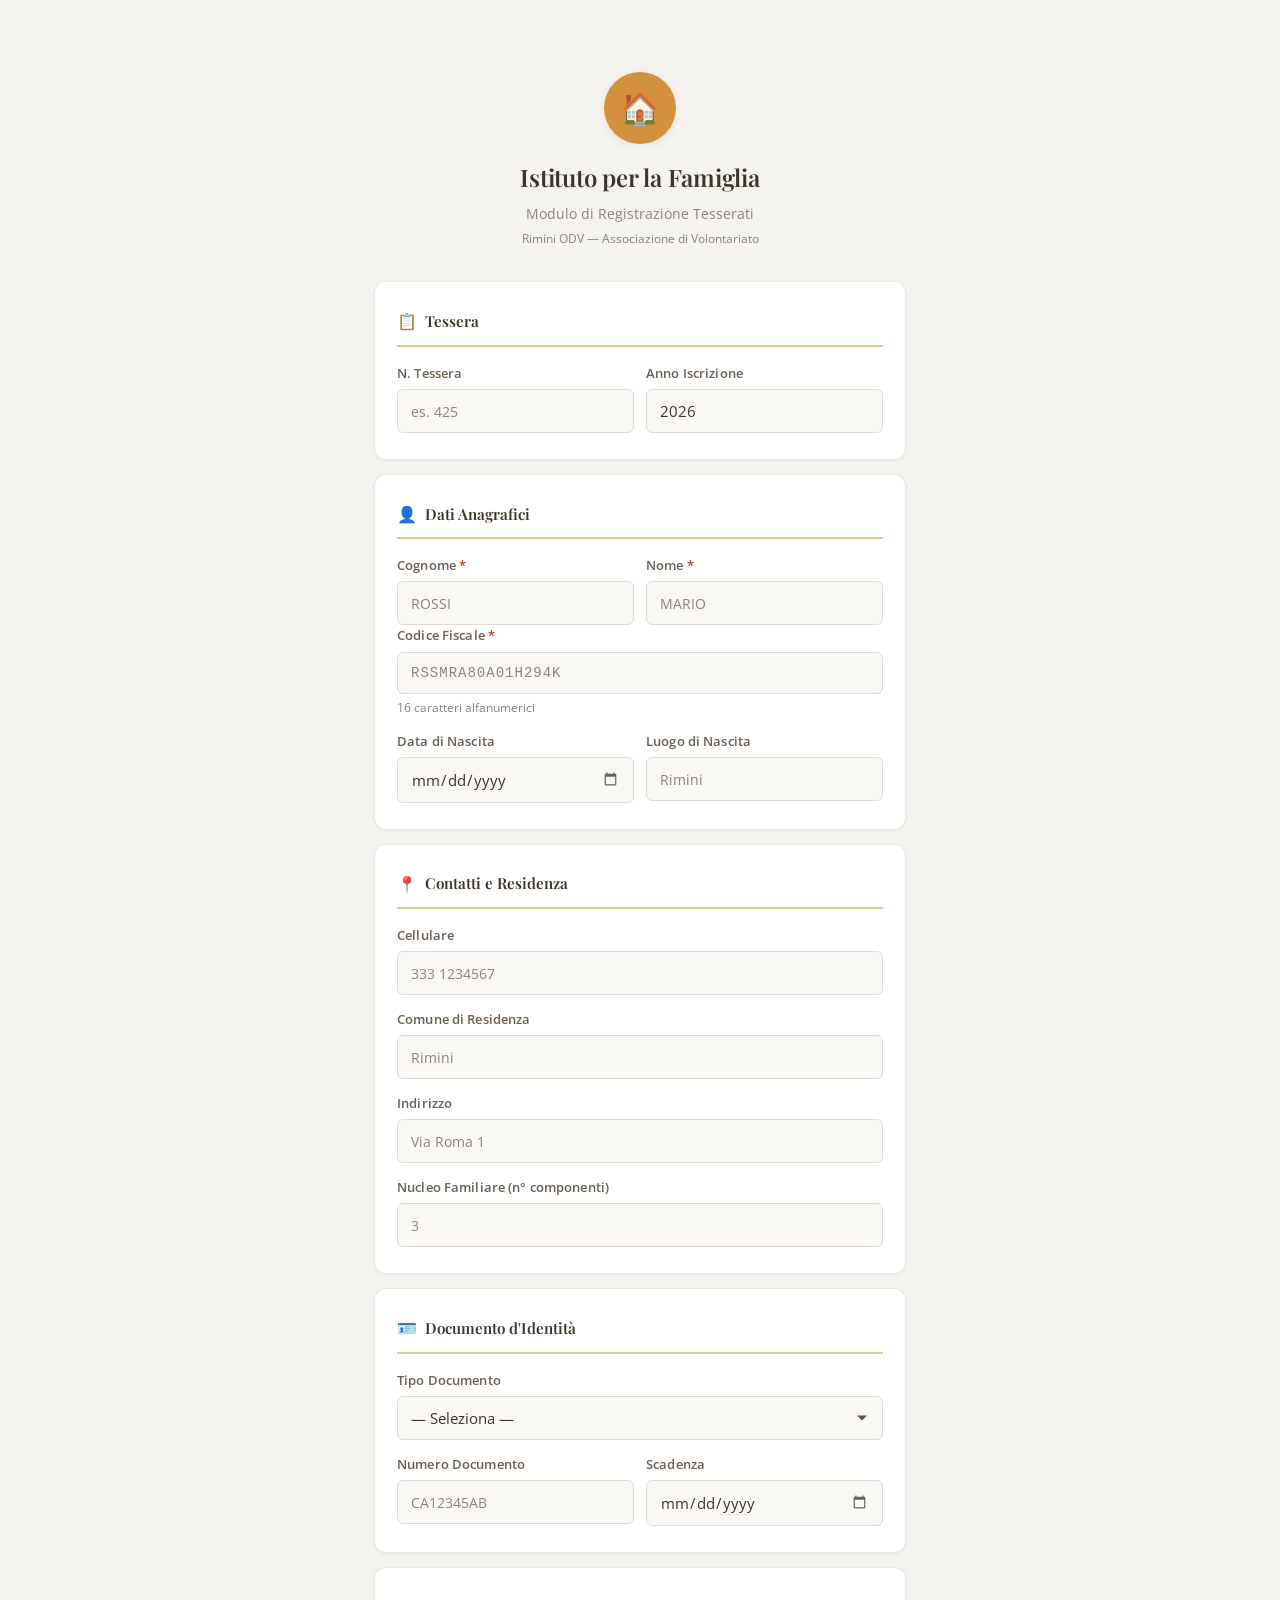
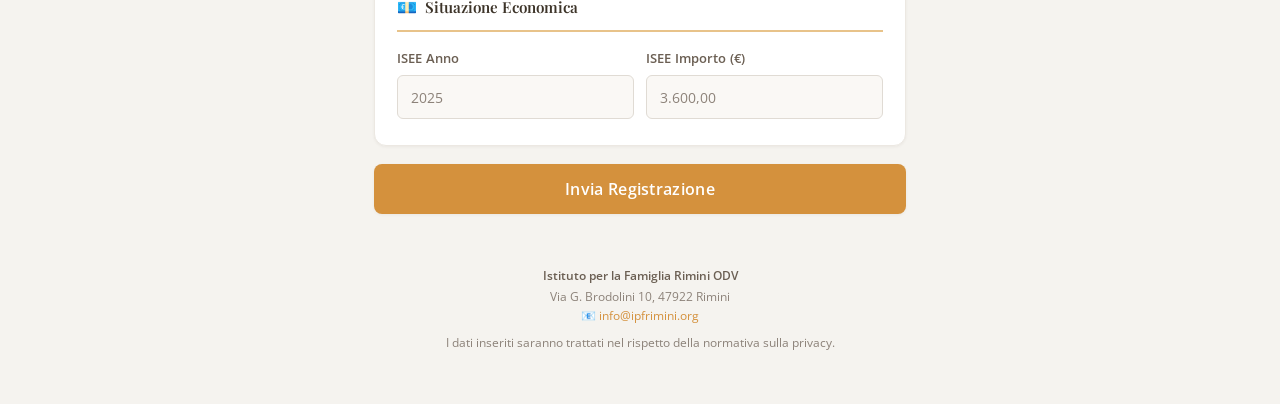
==== index.html @ b16f86c0 "v1.0 — Form istituzionale completo (pre-audit)" ====
<!DOCTYPE html>
<html lang="it">
<head>
    <meta charset="UTF-8">
    <meta name="viewport" content="width=device-width, initial-scale=1.0, maximum-scale=1.0, user-scalable=no">
    <meta name="description" content="Modulo di auto-registrazione dell'Istituto per la Famiglia Rimini ODV. Inserisci i tuoi dati per completare l'iscrizione.">
    <meta name="theme-color" content="#f5f3ef">
    <meta name="apple-mobile-web-app-capable" content="yes">
    <meta name="apple-mobile-web-app-status-bar-style" content="default">
    <title>IPF Rimini — Registrazione Tesserati</title>
    <link rel="stylesheet" href="css/style.css">
</head>
<body>

<!-- Loading Overlay -->
<div id="loading-overlay" class="loading-overlay">
    <div class="loading-spinner"></div>
    <div class="loading-text">Caricamento in corso...</div>
</div>

<div class="app-container">

    <!-- Header -->
    <header class="app-header">
        <div class="app-logo-emoji">🏠</div>
        <h1 class="app-title">Istituto per la Famiglia</h1>
        <p class="app-subtitle">Modulo di Registrazione Tesserati</p>
        <p class="app-location">Rimini ODV — Associazione di Volontariato</p>
    </header>

    <!-- Validation Badge -->
    <div id="validation-badge" class="validation-badge"></div>

    <!-- Form -->
    <form id="registration-form" autocomplete="on" novalidate>

        <!-- Sezione 1: Tessera -->
        <div class="form-section">
            <div class="section-title">
                <span class="section-icon">📋</span> Tessera
            </div>
            <div class="field-row">
                <div class="field-group">
                    <label for="n_tessera">N. Tessera</label>
                    <input type="text" id="n_tessera" name="n_tessera" inputmode="numeric" pattern="[0-9]*" placeholder="es. 425">
                </div>
                <div class="field-group">
                    <label for="anno_iscrizione">Anno Iscrizione</label>
                    <input type="text" id="anno_iscrizione" name="anno_iscrizione" inputmode="numeric" pattern="[0-9]{4}" maxlength="4">
                </div>
            </div>
        </div>

        <!-- Sezione 2: Dati Anagrafici -->
        <div class="form-section">
            <div class="section-title">
                <span class="section-icon">👤</span> Dati Anagrafici
            </div>

            <div class="field-row">
                <div class="field-group required">
                    <label for="cognome">Cognome</label>
                    <input type="text" id="cognome" name="cognome" required autocomplete="family-name" placeholder="Rossi" style="text-transform: uppercase;">
                </div>
                <div class="field-group required">
                    <label for="nome">Nome</label>
                    <input type="text" id="nome" name="nome" required autocomplete="given-name" placeholder="Mario" style="text-transform: uppercase;">
                </div>
            </div>

            <div class="field-group required">
                <label for="codice_fiscale">Codice Fiscale</label>
                <input type="text" id="codice_fiscale" name="codice_fiscale" required maxlength="16" minlength="16" autocomplete="off" placeholder="RSSMRA80A01H294K" aria-describedby="cf-help">
                <div class="helper-text" id="cf-help">16 caratteri alfanumerici</div>
            </div>

            <div class="field-row">
                <div class="field-group">
                    <label for="data_nascita">Data di Nascita</label>
                    <input type="date" id="data_nascita" name="data_nascita" autocomplete="bday">
                </div>
                <div class="field-group" style="position: relative;">
                    <label for="luogo_nascita">Luogo di Nascita</label>
                    <input type="text" id="luogo_nascita" name="luogo_nascita" placeholder="Rimini" autocomplete="off">
                    <div id="luogo_nascita_suggestions" class="suggestions"></div>
                </div>
            </div>
        </div>

        <!-- Sezione 3: Contatti e Residenza -->
        <div class="form-section">
            <div class="section-title">
                <span class="section-icon">📍</span> Contatti e Residenza
            </div>

            <div class="field-group">
                <label for="cellulare">Cellulare</label>
                <input type="tel" id="cellulare" name="cellulare" autocomplete="tel" placeholder="333 1234567" inputmode="tel">
            </div>

            <div class="field-group" style="position: relative;">
                <label for="comune_residenza">Comune di Residenza</label>
                <input type="text" id="comune_residenza" name="comune_residenza" placeholder="Rimini" autocomplete="off">
                <div id="comune_residenza_suggestions" class="suggestions"></div>
            </div>

            <div class="field-group">
                <label for="indirizzo">Indirizzo</label>
                <input type="text" id="indirizzo" name="indirizzo" autocomplete="street-address" placeholder="Via Roma 1">
            </div>

            <div class="field-group">
                <label for="nucleo_familiare">Nucleo Familiare (n° componenti)</label>
                <input type="number" id="nucleo_familiare" name="nucleo_familiare" min="1" max="20" inputmode="numeric" placeholder="3">
            </div>
        </div>

        <!-- Sezione 4: Documento d'Identità -->
        <div class="form-section">
            <div class="section-title">
                <span class="section-icon">🪪</span> Documento d'Identità
            </div>

            <div class="field-group">
                <label for="documento">Tipo Documento</label>
                <select id="documento" name="documento">
                    <option value="">— Seleziona —</option>
                    <option value="C.I.">Carta d'Identità</option>
                    <option value="CIE">Carta d'Identità Elettronica</option>
                    <option value="PATENTE">Patente di Guida</option>
                    <option value="PASSAPORTO">Passaporto</option>
                    <option value="PERMESSO DI SOGGIORNO">Permesso di Soggiorno</option>
                </select>
            </div>

            <div class="field-row">
                <div class="field-group">
                    <label for="numero_doc">Numero Documento</label>
                    <input type="text" id="numero_doc" name="numero_doc" autocomplete="off" placeholder="CA12345AB">
                </div>
                <div class="field-group">
                    <label for="scadenza">Scadenza</label>
                    <input type="date" id="scadenza" name="scadenza">
                </div>
            </div>
        </div>

        <!-- Sezione 5: ISEE -->
        <div class="form-section">
            <div class="section-title">
                <span class="section-icon">💶</span> Situazione Economica
            </div>

            <div class="field-row">
                <div class="field-group">
                    <label for="isee_anno">ISEE Anno</label>
                    <input type="text" id="isee_anno" name="isee_anno" inputmode="numeric" pattern="[0-9]{4}" maxlength="4" placeholder="2025">
                </div>
                <div class="field-group">
                    <label for="isee_importo">ISEE Importo (€)</label>
                    <input type="text" id="isee_importo" name="isee_importo" inputmode="decimal" placeholder="3.600,00">
                </div>
            </div>
        </div>

        <!-- Submit -->
        <div class="submit-section">
            <button type="submit" id="submit-btn" class="submit-btn">
                Invia Registrazione
            </button>
        </div>

    </form>

    <!-- Success Screen -->
    <div id="success-screen" class="success-screen">
        <div class="success-icon">✓</div>
        <div class="success-title">Registrazione Completata!</div>
        <div class="success-name"></div>
        <div class="success-message">
            I tuoi dati sono stati inviati con successo. Il responsabile li verificherà a breve.
        </div>
        <button class="reset-btn" onclick="resetForm()">Nuova Registrazione</button>
    </div>

    <!-- Footer -->
    <footer class="app-footer">
        <p class="footer-org">Istituto per la Famiglia Rimini ODV</p>
        <p class="footer-address">Via G. Brodolini 10, 47922 Rimini</p>
        <p>📧 <a href="mailto:info@ipfrimini.org">info@ipfrimini.org</a></p>
        <p style="margin-top: 8px;">I dati inseriti saranno trattati nel rispetto della normativa sulla privacy.</p>
    </footer>

</div>

<!-- Scripts -->
<script src="js/validator.js"></script>
<script src="js/app.js"></script>

</body>
</html>
---- css/style.css ----
/* ============================================================
   IPF Auto-Registrazione — Design Istituzionale
   ============================================================
   Ispirato a ipfrimini.org:
   - Toni caldi, sfondo chiaro, palette terrosa
   - Font Open Sans (corpo) + serif per titoli
   - Card pulite, molto spazio bianco
   - Stile istituzionale, accogliente, professionale
   ============================================================ */

/* ---------- Google Fonts ---------- */
@import url('https://fonts.googleapis.com/css2?family=Open+Sans:wght@300;400;500;600;700&family=Playfair+Display:wght@500;600;700&display=swap');

/* ---------- CSS Variables ---------- */
:root {
    /* Palette IPF */
    --bg-page: #f5f3ef;
    --bg-white: #ffffff;
    --bg-warm-light: #faf8f5;
    --bg-section: #f0ece6;

    --text-dark: #3d3429;
    --text-body: #5a5148;
    --text-muted: #8c8279;
    --text-label: #6b5f53;
    --text-white: #ffffff;

    --ipf-orange: #d4913d;
    --ipf-orange-dark: #b87a2e;
    --ipf-orange-light: #e8c38a;
    --ipf-orange-bg: rgba(212, 145, 61, 0.08);
    --ipf-orange-border: rgba(212, 145, 61, 0.25);

    --ipf-green: #5a8a6f;
    --ipf-green-bg: rgba(90, 138, 111, 0.08);
    --ipf-green-border: rgba(90, 138, 111, 0.3);

    --ipf-blue: #7da4a8;
    --ipf-blue-bg: rgba(125, 164, 168, 0.08);

    --success: #4a8a5c;
    --success-bg: rgba(74, 138, 92, 0.08);
    --success-border: rgba(74, 138, 92, 0.25);

    --warning: #c48520;
    --warning-bg: rgba(196, 133, 32, 0.08);
    --warning-border: rgba(196, 133, 32, 0.25);

    --error: #c0392b;
    --error-bg: rgba(192, 57, 43, 0.06);
    --error-border: rgba(192, 57, 43, 0.2);

    --border: #e0dbd4;
    --border-light: #ece8e2;
    --border-focus: var(--ipf-orange);

    --radius: 8px;
    --radius-sm: 6px;
    --radius-lg: 12px;

    --shadow-sm: 0 1px 3px rgba(61, 52, 41, 0.06);
    --shadow-md: 0 2px 8px rgba(61, 52, 41, 0.08);
    --shadow-lg: 0 4px 16px rgba(61, 52, 41, 0.1);

    --transition: all 0.2s ease;
}

/* ---------- Reset ---------- */
*, *::before, *::after {
    box-sizing: border-box;
    margin: 0;
    padding: 0;
}

html {
    font-size: 16px;
    scroll-behavior: smooth;
    -webkit-text-size-adjust: 100%;
}

body {
    font-family: 'Open Sans', -apple-system, BlinkMacSystemFont, sans-serif;
    background: var(--bg-page);
    color: var(--text-body);
    min-height: 100vh;
    line-height: 1.65;
    overflow-x: hidden;
}

/* ---------- Layout ---------- */
.app-container {
    max-width: 580px;
    margin: 0 auto;
    padding: 16px;
    min-height: 100vh;
}

/* ---------- Header ---------- */
.app-header {
    text-align: center;
    padding: 28px 16px 20px;
    margin-bottom: 4px;
}

.app-logo {
    width: 72px;
    height: 72px;
    margin: 0 auto 14px;
    display: flex;
    align-items: center;
    justify-content: center;
}

.app-logo img {
    width: 100%;
    height: 100%;
    object-fit: contain;
}

.app-logo-emoji {
    width: 72px;
    height: 72px;
    margin: 0 auto 14px;
    background: var(--ipf-orange);
    border-radius: 50%;
    display: flex;
    align-items: center;
    justify-content: center;
    font-size: 32px;
    color: white;
    box-shadow: var(--shadow-md);
}

.app-title {
    font-family: 'Playfair Display', Georgia, serif;
    font-size: 1.5rem;
    font-weight: 600;
    color: var(--text-dark);
    letter-spacing: -0.01em;
    margin-bottom: 4px;
}

.app-subtitle {
    font-size: 0.88rem;
    color: var(--text-muted);
    font-weight: 400;
}

.app-location {
    font-size: 0.78rem;
    color: var(--text-muted);
    margin-top: 4px;
}

/* ---------- Section Cards ---------- */
.form-section {
    background: var(--bg-white);
    border: 1px solid var(--border-light);
    border-radius: var(--radius-lg);
    padding: 22px 18px;
    margin-bottom: 14px;
    box-shadow: var(--shadow-sm);
    transition: var(--transition);
}

.form-section:hover {
    box-shadow: var(--shadow-md);
}

.section-title {
    font-family: 'Playfair Display', Georgia, serif;
    font-size: 0.95rem;
    font-weight: 600;
    color: var(--text-dark);
    margin-bottom: 16px;
    padding-bottom: 10px;
    border-bottom: 2px solid var(--ipf-orange-light);
    display: flex;
    align-items: center;
    gap: 8px;
}

.section-title .section-icon {
    color: var(--ipf-orange);
    font-size: 1rem;
}

/* ---------- Field Group ---------- */
.field-group {
    margin-bottom: 14px;
    position: relative;
}

.field-group:last-child {
    margin-bottom: 0;
}

.field-row {
    display: grid;
    grid-template-columns: 1fr 1fr;
    gap: 12px;
}

.field-row .field-group {
    margin-bottom: 0;
}

label {
    display: block;
    font-size: 0.8rem;
    font-weight: 600;
    color: var(--text-label);
    margin-bottom: 5px;
    letter-spacing: 0.01em;
}

label .required {
    color: var(--error);
    margin-left: 2px;
}

/* ---------- Inputs ---------- */
input[type="text"],
input[type="tel"],
input[type="email"],
input[type="number"],
input[type="date"],
select,
textarea {
    width: 100%;
    padding: 11px 13px;
    background: var(--bg-warm-light);
    border: 1.5px solid var(--border);
    border-radius: var(--radius-sm);
    color: var(--text-dark);
    font-family: 'Open Sans', sans-serif;
    font-size: 0.95rem;
    transition: var(--transition);
    outline: none;
    appearance: none;
    -webkit-appearance: none;
}

input::placeholder,
textarea::placeholder {
    color: var(--text-muted);
    font-size: 0.88rem;
}

input:focus,
select:focus,
textarea:focus {
    background: var(--bg-white);
    border-color: var(--ipf-orange);
    box-shadow: 0 0 0 3px var(--ipf-orange-bg);
}

/* Select arrow */
select {
    background-image: url("data:image/svg+xml,%3Csvg xmlns='http://www.w3.org/2000/svg' width='12' height='12' viewBox='0 0 12 12'%3E%3Cpath fill='%235a5148' d='M6 8.5L1 3.5h10z'/%3E%3C/svg%3E");
    background-repeat: no-repeat;
    background-position: right 14px center;
    padding-right: 36px;
    cursor: pointer;
}

/* Date input */
input[type="date"] {
    min-height: 44px;
}

input[type="date"]::-webkit-calendar-picker-indicator {
    filter: none;
    cursor: pointer;
    opacity: 0.6;
}

/* CF field */
#codice_fiscale {
    font-family: 'Courier New', 'Consolas', monospace;
    font-size: 1rem;
    letter-spacing: 0.06em;
    text-transform: uppercase;
}

/* ---------- Validation States ---------- */
.field-group.valid input,
.field-group.valid select {
    border-color: var(--success-border);
    background: var(--success-bg);
}

.field-group.valid label {
    color: var(--success);
}

.field-group.warning input,
.field-group.warning select {
    border-color: var(--warning-border);
    background: var(--warning-bg);
}

.field-group.warning label {
    color: var(--warning);
}

.field-group.error input,
.field-group.error select {
    border-color: var(--error-border);
    background: var(--error-bg);
}

.field-group.error label {
    color: var(--error);
}

.field-feedback {
    font-size: 0.75rem;
    margin-top: 4px;
    padding: 3px 0;
    animation: fadeIn 0.2s ease;
    font-weight: 500;
}

.field-feedback.ok {
    color: var(--success);
}

.field-feedback.warning {
    color: var(--warning);
}

.field-feedback.error {
    color: var(--error);
}

@keyframes fadeIn {
    from { opacity: 0; }
    to { opacity: 1; }
}

/* ---------- Validation Badge ---------- */
.validation-badge {
    display: none;
    padding: 12px 16px;
    border-radius: var(--radius);
    font-size: 0.85rem;
    font-weight: 500;
    margin-bottom: 14px;
    text-align: center;
    animation: fadeIn 0.3s ease;
}

.validation-badge.ok {
    background: var(--success-bg);
    border: 1px solid var(--success-border);
    color: var(--success);
}

.validation-badge.warning {
    background: var(--warning-bg);
    border: 1px solid var(--warning-border);
    color: var(--warning);
}

.validation-badge.error {
    background: var(--error-bg);
    border: 1px solid var(--error-border);
    color: var(--error);
}

/* ---------- Autocomplete Suggestions ---------- */
.suggestions {
    display: none;
    position: absolute;
    top: 100%;
    left: 0;
    right: 0;
    background: var(--bg-white);
    border: 1px solid var(--border);
    border-radius: var(--radius-sm);
    max-height: 200px;
    overflow-y: auto;
    z-index: 100;
    box-shadow: var(--shadow-lg);
    margin-top: 4px;
}

.suggestion-item {
    padding: 10px 14px;
    cursor: pointer;
    display: flex;
    justify-content: space-between;
    align-items: center;
    transition: var(--transition);
    border-bottom: 1px solid var(--border-light);
}

.suggestion-item:last-child {
    border-bottom: none;
}

.suggestion-item:hover {
    background: var(--ipf-orange-bg);
}

.suggestion-name {
    font-size: 0.88rem;
    color: var(--text-dark);
    font-weight: 500;
}

.suggestion-score {
    font-size: 0.72rem;
    color: var(--text-muted);
    background: var(--bg-section);
    padding: 2px 8px;
    border-radius: 10px;
}

/* ---------- Submit Button ---------- */
.submit-section {
    padding: 4px 0 32px;
}

.submit-btn {
    width: 100%;
    padding: 14px 24px;
    background: var(--ipf-orange);
    border: none;
    border-radius: var(--radius);
    color: var(--text-white);
    font-family: 'Open Sans', sans-serif;
    font-size: 1rem;
    font-weight: 600;
    cursor: pointer;
    transition: var(--transition);
    letter-spacing: 0.02em;
    position: relative;
    overflow: hidden;
    box-shadow: var(--shadow-sm);
}

.submit-btn:hover:not(:disabled) {
    background: var(--ipf-orange-dark);
    box-shadow: var(--shadow-md);
    transform: translateY(-1px);
}

.submit-btn:active:not(:disabled) {
    transform: translateY(0);
    box-shadow: var(--shadow-sm);
}

.submit-btn:disabled {
    opacity: 0.6;
    cursor: not-allowed;
}

.submit-btn.loading {
    pointer-events: none;
}

.submit-btn.loading::after {
    content: '';
    position: absolute;
    top: 0; left: -100%;
    width: 200%;
    height: 100%;
    background: linear-gradient(90deg, transparent, rgba(255,255,255,0.2), transparent);
    animation: shimmer 1.5s infinite;
}

@keyframes shimmer {
    to { transform: translateX(100%); }
}

/* ---------- Success Screen ---------- */
.success-screen {
    display: none;
    flex-direction: column;
    align-items: center;
    justify-content: center;
    text-align: center;
    padding: 48px 24px;
    min-height: 50vh;
    animation: fadeIn 0.5s ease;
}

.success-icon {
    width: 80px;
    height: 80px;
    background: var(--success-bg);
    border: 2px solid var(--success-border);
    border-radius: 50%;
    display: flex;
    align-items: center;
    justify-content: center;
    font-size: 36px;
    margin-bottom: 20px;
    animation: successPop 0.5s cubic-bezier(0.34, 1.56, 0.64, 1);
}

@keyframes successPop {
    from { transform: scale(0); }
    to { transform: scale(1); }
}

.success-title {
    font-family: 'Playfair Display', Georgia, serif;
    font-size: 1.4rem;
    font-weight: 600;
    margin-bottom: 8px;
    color: var(--success);
}

.success-name {
    font-size: 1.05rem;
    color: var(--text-body);
    margin-bottom: 20px;
    font-weight: 600;
}

.success-message {
    font-size: 0.88rem;
    color: var(--text-muted);
    margin-bottom: 28px;
    max-width: 340px;
    line-height: 1.6;
}

.reset-btn {
    padding: 11px 28px;
    background: var(--bg-white);
    border: 1.5px solid var(--border);
    border-radius: var(--radius);
    color: var(--text-dark);
    font-family: 'Open Sans', sans-serif;
    font-size: 0.9rem;
    font-weight: 600;
    cursor: pointer;
    transition: var(--transition);
}

.reset-btn:hover {
    border-color: var(--ipf-orange);
    color: var(--ipf-orange);
    background: var(--ipf-orange-bg);
}

/* ---------- Loading Overlay ---------- */
.loading-overlay {
    display: flex;
    position: fixed;
    top: 0; left: 0; right: 0; bottom: 0;
    background: rgba(245, 243, 239, 0.92);
    z-index: 1000;
    align-items: center;
    justify-content: center;
    flex-direction: column;
    gap: 14px;
}

.loading-spinner {
    width: 36px;
    height: 36px;
    border: 3px solid var(--border);
    border-top-color: var(--ipf-orange);
    border-radius: 50%;
    animation: spin 0.8s linear infinite;
}

@keyframes spin {
    to { transform: rotate(360deg); }
}

.loading-text {
    color: var(--text-muted);
    font-size: 0.88rem;
}

/* ---------- Toast Notifications ---------- */
#toast-container {
    position: fixed;
    top: 16px;
    left: 50%;
    transform: translateX(-50%);
    z-index: 9999;
    display: flex;
    flex-direction: column;
    gap: 8px;
    width: calc(100% - 32px);
    max-width: 480px;
    pointer-events: none;
}

.toast {
    padding: 13px 18px;
    border-radius: var(--radius-sm);
    font-size: 0.88rem;
    font-weight: 500;
    pointer-events: auto;
    opacity: 0;
    transform: translateY(-10px);
    transition: all 0.3s ease;
    box-shadow: var(--shadow-lg);
}

.toast.show {
    opacity: 1;
    transform: translateY(0);
}

.toast-success {
    background: var(--bg-white);
    border: 1px solid var(--success-border);
    color: var(--success);
}

.toast-error {
    background: var(--bg-white);
    border: 1px solid var(--error-border);
    color: var(--error);
}

.toast-info {
    background: var(--bg-white);
    border: 1px solid var(--ipf-orange-border);
    color: var(--ipf-orange-dark);
}

/* ---------- Footer ---------- */
.app-footer {
    text-align: center;
    padding: 20px 16px;
    color: var(--text-muted);
    font-size: 0.75rem;
    line-height: 1.6;
}

.app-footer .footer-org {
    font-weight: 600;
    color: var(--text-label);
    font-size: 0.78rem;
    margin-bottom: 2px;
}

.app-footer .footer-address {
    font-size: 0.72rem;
}

.app-footer a {
    color: var(--ipf-orange);
    text-decoration: none;
}

.app-footer a:hover {
    text-decoration: underline;
}

/* ---------- Helper Text ---------- */
.helper-text {
    font-size: 0.72rem;
    color: var(--text-muted);
    margin-top: 4px;
}

/* ---------- Required Indicator ---------- */
.field-group.required label::after {
    content: ' *';
    color: var(--error);
}

/* ---------- Divider ---------- */
.form-divider {
    height: 1px;
    background: var(--border-light);
    margin: 20px 0;
}

/* ---------- Responsive ---------- */
@media (max-width: 380px) {
    .app-container {
        padding: 10px;
    }
    .form-section {
        padding: 18px 14px;
    }
    .field-row {
        grid-template-columns: 1fr;
        gap: 14px;
    }
}

@media (min-width: 768px) {
    .app-container {
        padding: 32px 24px;
    }
    .app-header {
        padding: 40px 24px 28px;
    }
    .form-section {
        padding: 26px 22px;
    }
}

/* ---------- Accessibility ---------- */
@media (prefers-reduced-motion: reduce) {
    *, *::before, *::after {
        animation-duration: 0.01ms !important;
        transition-duration: 0.01ms !important;
    }
}

input:focus-visible,
select:focus-visible,
button:focus-visible {
    outline: 2px solid var(--ipf-orange);
    outline-offset: 2px;
}

/* ---------- Print ---------- */
@media print {
    .loading-overlay { display: none !important; }
    #toast-container { display: none; }
    .submit-section { display: none; }
    body { background: white; }
    .form-section { box-shadow: none; border: 1px solid #ddd; }
}
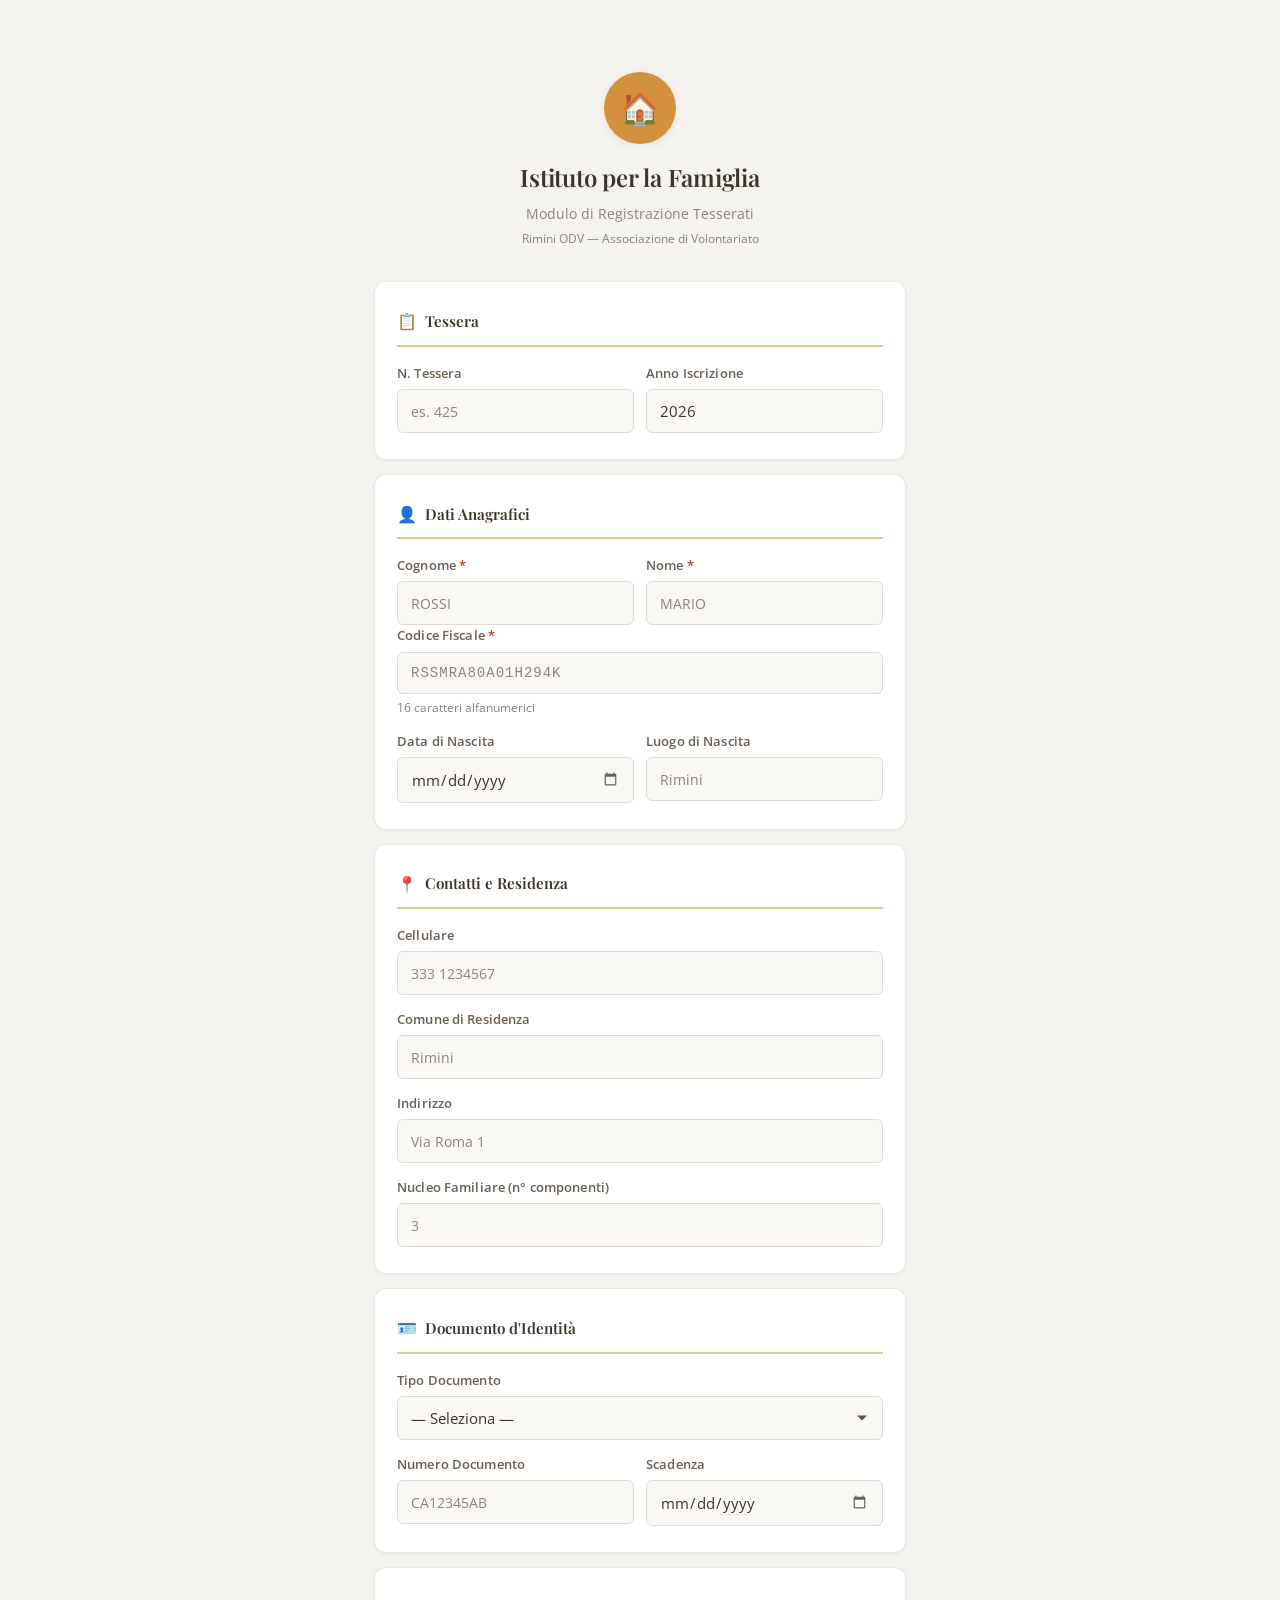
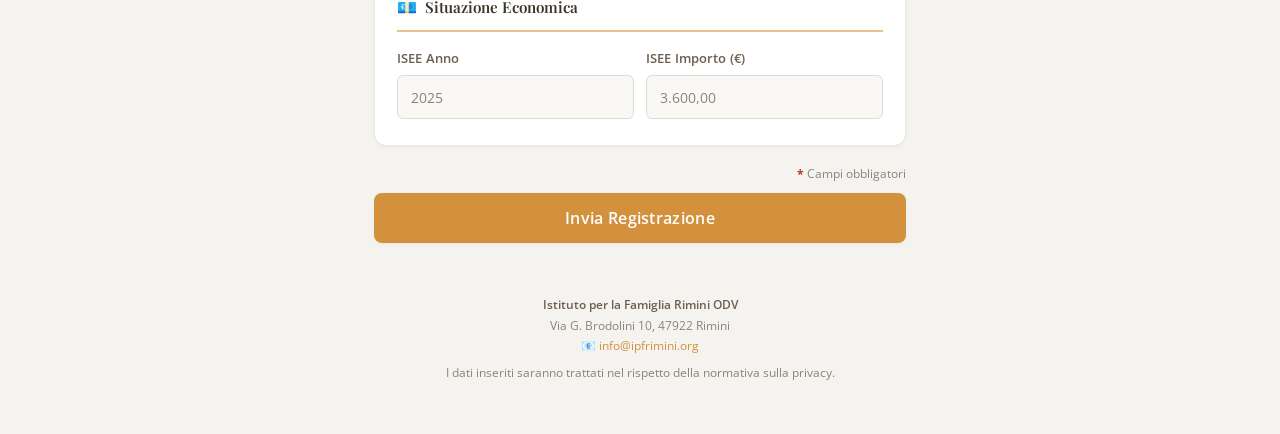
==== commit 5ffeedc0: "v1.1 — Audit fix: date format, XSS, debounce, rate limit, prefisso search, iOS autocapitalize" ====
--- a/index.html
+++ b/index.html
@@ -12,6 +12,9 @@
 </head>
 <body>
 
+<!-- Toast Container (statico per prevedibilità) -->
+<div id="toast-container"></div>
+
 <!-- Loading Overlay -->
 <div id="loading-overlay" class="loading-overlay">
     <div class="loading-spinner"></div>
@@ -60,17 +63,17 @@
             <div class="field-row">
                 <div class="field-group required">
                     <label for="cognome">Cognome</label>
-                    <input type="text" id="cognome" name="cognome" required autocomplete="family-name" placeholder="Rossi" style="text-transform: uppercase;">
+                    <input type="text" id="cognome" name="cognome" required autocomplete="family-name" autocapitalize="characters" placeholder="Rossi" style="text-transform: uppercase;">
                 </div>
                 <div class="field-group required">
                     <label for="nome">Nome</label>
-                    <input type="text" id="nome" name="nome" required autocomplete="given-name" placeholder="Mario" style="text-transform: uppercase;">
+                    <input type="text" id="nome" name="nome" required autocomplete="given-name" autocapitalize="characters" placeholder="Mario" style="text-transform: uppercase;">
                 </div>
             </div>
 
             <div class="field-group required">
                 <label for="codice_fiscale">Codice Fiscale</label>
-                <input type="text" id="codice_fiscale" name="codice_fiscale" required maxlength="16" minlength="16" autocomplete="off" placeholder="RSSMRA80A01H294K" aria-describedby="cf-help">
+                <input type="text" id="codice_fiscale" name="codice_fiscale" required maxlength="16" minlength="16" autocomplete="off" autocapitalize="characters" placeholder="RSSMRA80A01H294K" aria-describedby="cf-help">
                 <div class="helper-text" id="cf-help">16 caratteri alfanumerici</div>
             </div>
 
@@ -95,7 +98,7 @@
 
             <div class="field-group">
                 <label for="cellulare">Cellulare</label>
-                <input type="tel" id="cellulare" name="cellulare" autocomplete="tel" placeholder="333 1234567" inputmode="tel">
+                <input type="tel" id="cellulare" name="cellulare" autocomplete="tel" placeholder="333 1234567" inputmode="tel" pattern="[0-9+ ]{6,15}">
             </div>
 
             <div class="field-group" style="position: relative;">
@@ -165,6 +168,7 @@
 
         <!-- Submit -->
         <div class="submit-section">
+            <p class="required-legend"><span class="required-star">*</span> Campi obbligatori</p>
             <button type="submit" id="submit-btn" class="submit-btn">
                 Invia Registrazione
             </button>
--- a/css/style.css
+++ b/css/style.css
@@ -418,6 +418,19 @@
     border-radius: 10px;
 }
 
+/* ---------- Required Legend ---------- */
+.required-legend {
+    font-size: 0.75rem;
+    color: var(--text-muted);
+    text-align: right;
+    margin-bottom: 10px;
+}
+
+.required-star {
+    color: var(--error);
+    font-weight: 700;
+}
+
 /* ---------- Submit Button ---------- */
 .submit-section {
     padding: 4px 0 32px;
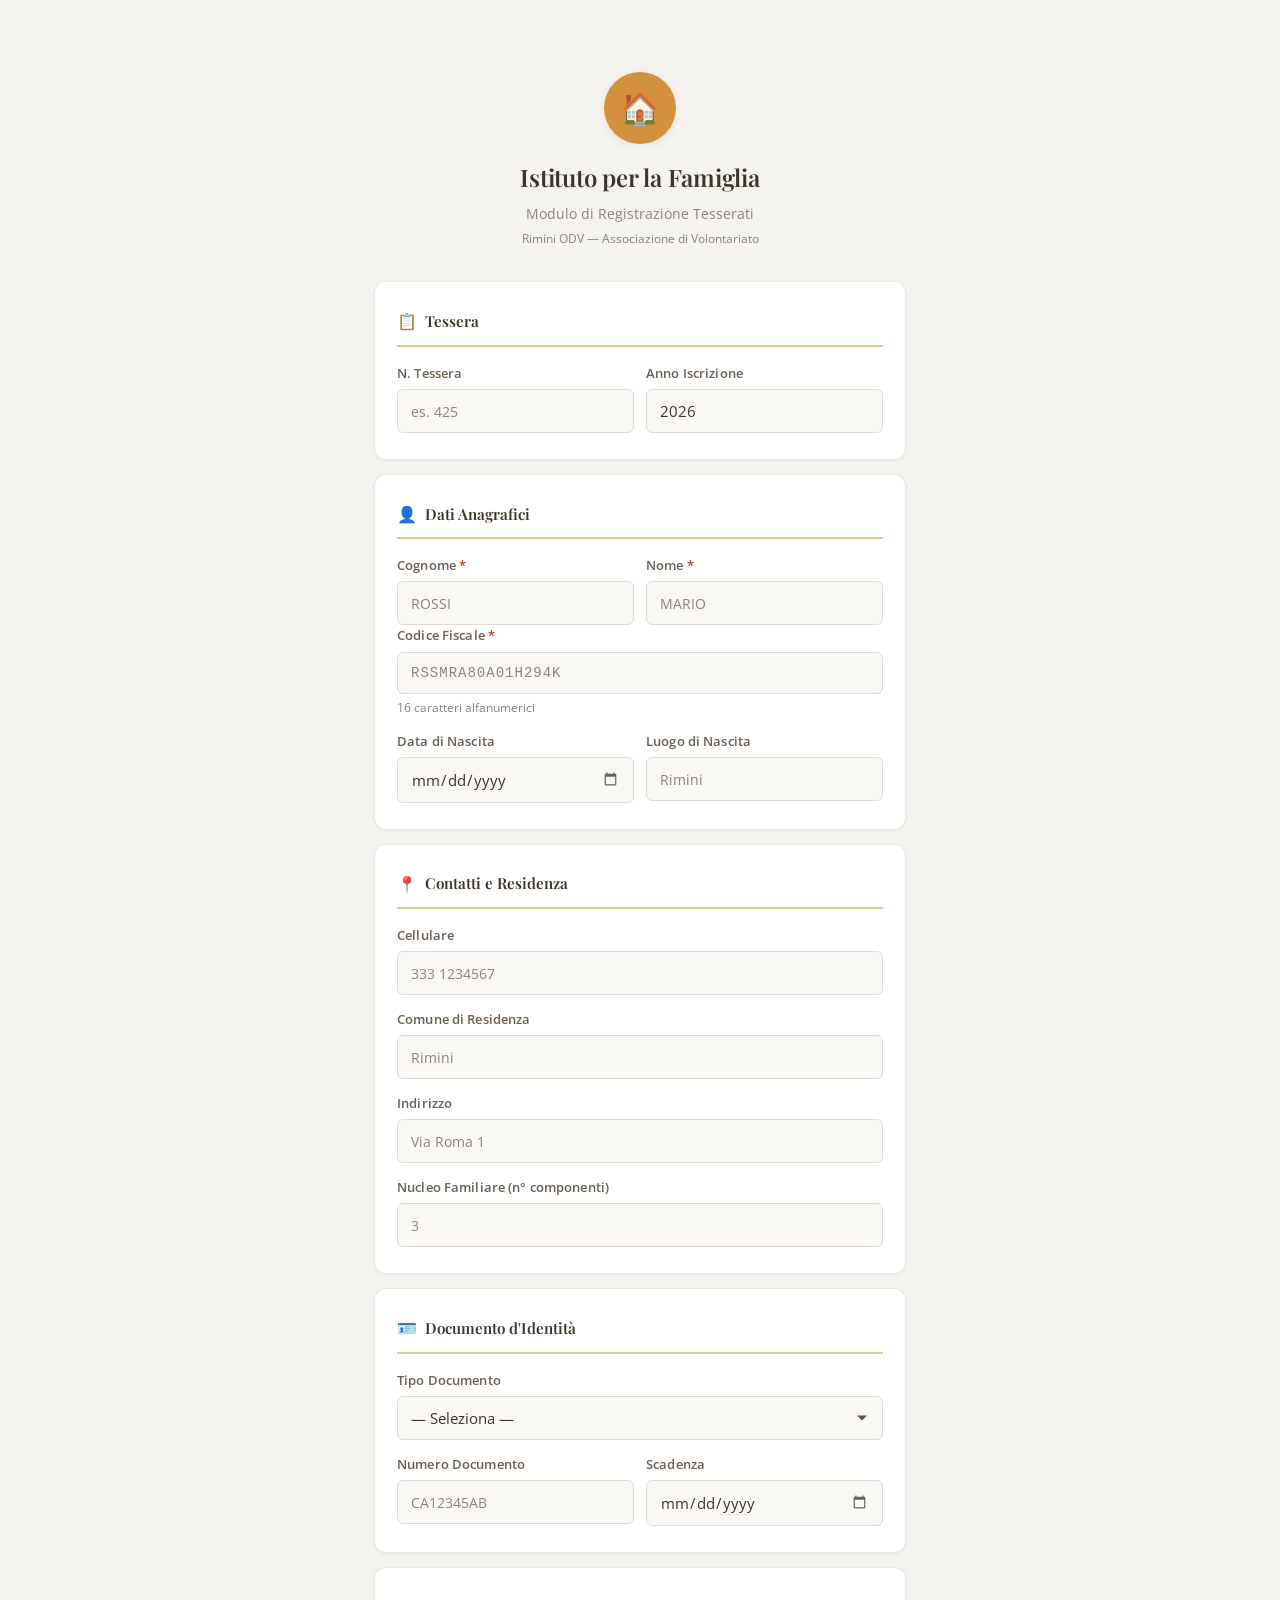
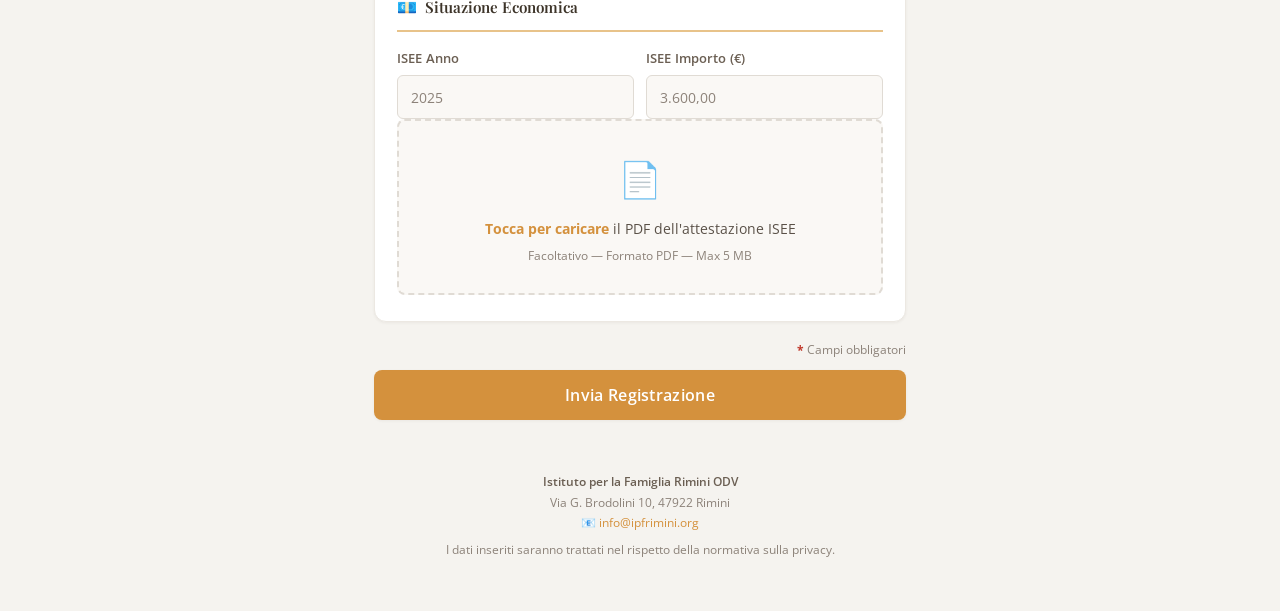
==== commit 8e4a665e: "feat: upload PDF ISEE nel form registrazione principale" ====
--- a/index.html
+++ b/index.html
@@ -5,10 +5,11 @@
     <meta name="viewport" content="width=device-width, initial-scale=1.0, maximum-scale=1.0, user-scalable=no">
     <meta name="description" content="Modulo di auto-registrazione dell'Istituto per la Famiglia Rimini ODV. Inserisci i tuoi dati per completare l'iscrizione.">
     <meta name="theme-color" content="#f5f3ef">
-    <meta name="apple-mobile-web-app-capable" content="yes">
+    <meta name="mobile-web-app-capable" content="yes">
     <meta name="apple-mobile-web-app-status-bar-style" content="default">
     <title>IPF Rimini — Registrazione Tesserati</title>
     <link rel="stylesheet" href="css/style.css">
+    <link rel="stylesheet" href="css/isee.css">
 </head>
 <body>
 
@@ -164,6 +165,26 @@
                     <input type="text" id="isee_importo" name="isee_importo" inputmode="decimal" placeholder="3.600,00">
                 </div>
             </div>
+
+            <!-- Upload PDF ISEE -->
+            <div class="upload-area" id="upload-area">
+                <div class="upload-icon">📄</div>
+                <div class="upload-text">
+                    <strong>Tocca per caricare</strong> il PDF dell'attestazione ISEE
+                </div>
+                <div class="upload-hint">Facoltativo — Formato PDF — Max 5 MB</div>
+                <input type="file" id="isee_file" name="isee_file" accept=".pdf,application/pdf" class="file-input-hidden">
+            </div>
+
+            <!-- File preview (hidden by default) -->
+            <div id="file-preview" class="file-preview" style="display: none;">
+                <div class="file-preview-icon">✅</div>
+                <div class="file-preview-info">
+                    <div class="file-preview-name" id="file-name"></div>
+                    <div class="file-preview-size" id="file-size"></div>
+                </div>
+                <button type="button" class="file-remove-btn" id="file-remove" title="Rimuovi file">✕</button>
+            </div>
         </div>
 
         <!-- Submit -->
--- a/css/isee.css
+++ b/css/isee.css
@@ -0,0 +1,254 @@
+/* ============================================================
+   IPF Aggiornamento ISEE — Stili Aggiuntivi
+   ============================================================
+   Estende style.css con CSS specifici per isee.html.
+   Stessi token, stessa palette, componenti aggiuntivi.
+   ============================================================ */
+
+/* ---------- ISEE Logo Accent ---------- */
+.isee-logo {
+    background: linear-gradient(135deg, var(--ipf-green), #4a7a5f) !important;
+}
+
+/* ---------- Info Banner ---------- */
+.isee-info-banner {
+    display: flex;
+    align-items: flex-start;
+    gap: 12px;
+    background: var(--ipf-blue-bg);
+    border: 1px solid rgba(125, 164, 168, 0.2);
+    border-radius: var(--radius-lg);
+    padding: 16px 18px;
+    margin-bottom: 14px;
+    animation: fadeIn 0.4s ease;
+}
+
+.isee-info-banner .info-icon {
+    font-size: 1.2rem;
+    flex-shrink: 0;
+    margin-top: 1px;
+}
+
+.isee-info-banner .info-text {
+    font-size: 0.82rem;
+    color: var(--text-body);
+    line-height: 1.55;
+}
+
+.isee-info-banner .info-text strong {
+    color: var(--text-dark);
+}
+
+/* ---------- ISEE Section Highlight ---------- */
+.isee-section-highlight {
+    border-left: 3px solid var(--ipf-green) !important;
+}
+
+/* ---------- Upload Area ---------- */
+.upload-area {
+    position: relative;
+    padding: 28px 20px;
+    border: 2px dashed var(--border);
+    border-radius: var(--radius);
+    text-align: center;
+    cursor: pointer;
+    transition: var(--transition);
+    background: var(--bg-warm-light);
+}
+
+.upload-area:hover,
+.upload-area.drag-over {
+    border-color: var(--ipf-orange);
+    background: var(--ipf-orange-bg);
+}
+
+.upload-area.drag-over {
+    transform: scale(1.01);
+}
+
+.upload-icon {
+    font-size: 2.2rem;
+    margin-bottom: 10px;
+    animation: float 3s ease-in-out infinite;
+}
+
+@keyframes float {
+    0%, 100% { transform: translateY(0); }
+    50% { transform: translateY(-5px); }
+}
+
+.upload-text {
+    font-size: 0.9rem;
+    color: var(--text-body);
+    margin-bottom: 6px;
+}
+
+.upload-text strong {
+    color: var(--ipf-orange);
+}
+
+.upload-hint {
+    font-size: 0.72rem;
+    color: var(--text-muted);
+}
+
+.file-input-hidden {
+    position: absolute;
+    width: 1px;
+    height: 1px;
+    padding: 0;
+    margin: -1px;
+    overflow: hidden;
+    clip: rect(0, 0, 0, 0);
+    white-space: nowrap;
+    border: 0;
+}
+
+/* ---------- File Preview ---------- */
+.file-preview {
+    display: flex;
+    align-items: center;
+    gap: 12px;
+    padding: 14px 16px;
+    background: var(--success-bg);
+    border: 1px solid var(--success-border);
+    border-radius: var(--radius);
+    margin-top: 12px;
+    animation: fadeIn 0.3s ease;
+}
+
+.file-preview-icon {
+    font-size: 1.3rem;
+    flex-shrink: 0;
+}
+
+.file-preview-info {
+    flex: 1;
+    min-width: 0;
+}
+
+.file-preview-name {
+    font-size: 0.85rem;
+    font-weight: 600;
+    color: var(--text-dark);
+    white-space: nowrap;
+    overflow: hidden;
+    text-overflow: ellipsis;
+}
+
+.file-preview-size {
+    font-size: 0.72rem;
+    color: var(--text-muted);
+    margin-top: 2px;
+}
+
+.file-remove-btn {
+    width: 28px;
+    height: 28px;
+    border: 1px solid var(--border);
+    border-radius: 50%;
+    background: var(--bg-white);
+    color: var(--text-muted);
+    font-size: 0.85rem;
+    cursor: pointer;
+    display: flex;
+    align-items: center;
+    justify-content: center;
+    transition: var(--transition);
+    flex-shrink: 0;
+}
+
+.file-remove-btn:hover {
+    border-color: var(--error);
+    color: var(--error);
+    background: var(--error-bg);
+}
+
+/* ---------- ISEE Submit Button ---------- */
+.isee-submit-btn {
+    background: linear-gradient(135deg, var(--ipf-green), #4a7a5f) !important;
+}
+
+.isee-submit-btn:hover:not(:disabled) {
+    background: linear-gradient(135deg, #4a7a5f, #3d6b52) !important;
+}
+
+/* ---------- Back Link ---------- */
+.isee-back-link {
+    text-align: center;
+    padding: 8px 16px 16px;
+}
+
+.isee-back-link a {
+    font-size: 0.8rem;
+    color: var(--text-muted);
+    text-decoration: none;
+    transition: var(--transition);
+}
+
+.isee-back-link a:hover {
+    color: var(--ipf-orange);
+    text-decoration: underline;
+}
+
+/* ---------- Progress Bar (upload) ---------- */
+.upload-progress {
+    width: 100%;
+    height: 4px;
+    background: var(--border-light);
+    border-radius: 2px;
+    margin-top: 12px;
+    overflow: hidden;
+    display: none;
+}
+
+.upload-progress.active {
+    display: block;
+}
+
+.upload-progress-bar {
+    height: 100%;
+    background: linear-gradient(90deg, var(--ipf-green), var(--ipf-orange));
+    border-radius: 2px;
+    width: 0%;
+    transition: width 0.3s ease;
+}
+
+/* ---------- Error State for Upload ---------- */
+.upload-area.error {
+    border-color: var(--error);
+    background: var(--error-bg);
+}
+
+.upload-area.error .upload-text strong {
+    color: var(--error);
+}
+
+/* ---------- Drive Info in Success Screen ---------- */
+.success-drive-info {
+    display: flex;
+    align-items: center;
+    gap: 12px;
+    background: var(--ipf-blue-bg);
+    border: 1px solid rgba(125, 164, 168, 0.25);
+    border-radius: var(--radius);
+    padding: 14px 18px;
+    margin-top: 18px;
+    max-width: 380px;
+    animation: fadeIn 0.5s ease 0.3s both;
+}
+
+.success-drive-info .drive-info-icon {
+    font-size: 1.4rem;
+    flex-shrink: 0;
+}
+
+.success-drive-info .drive-info-text {
+    font-size: 0.8rem;
+    color: var(--text-body);
+    line-height: 1.55;
+}
+
+.success-drive-info .drive-info-text strong {
+    color: var(--text-dark);
+}
